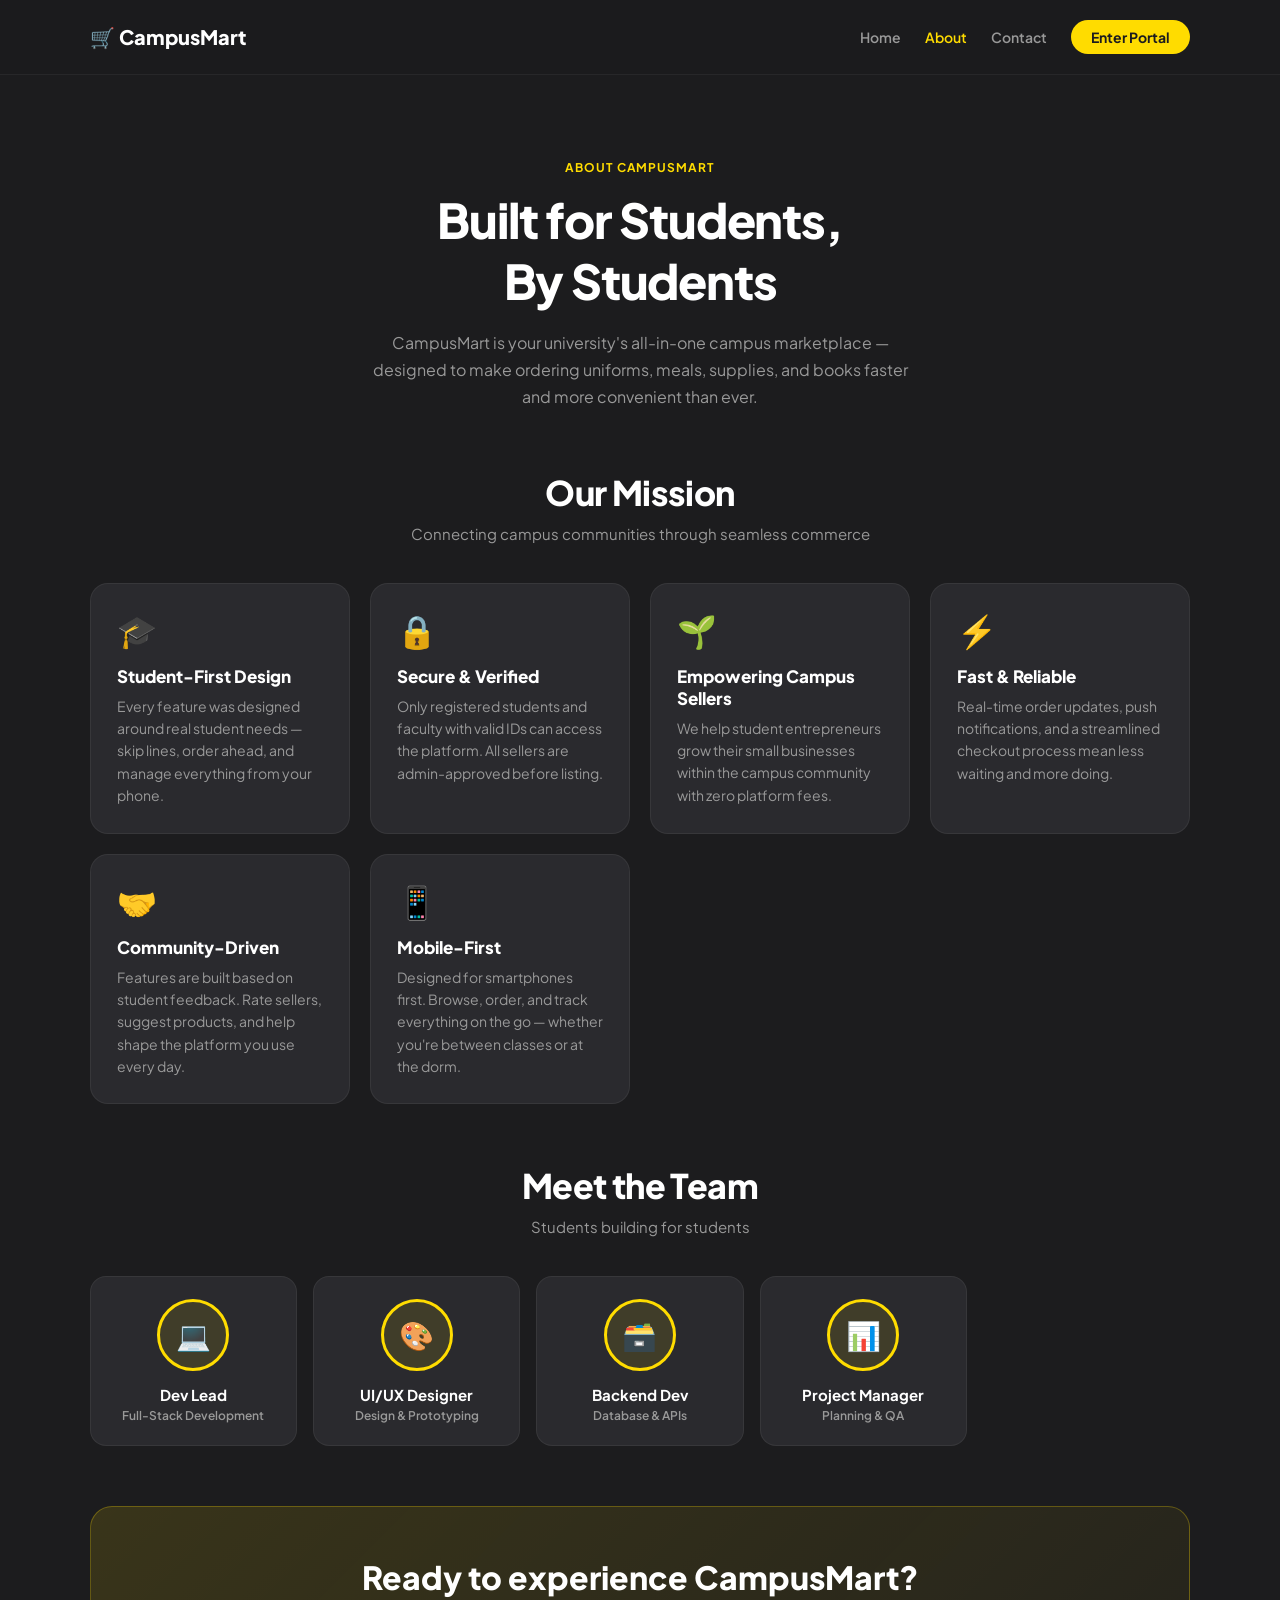
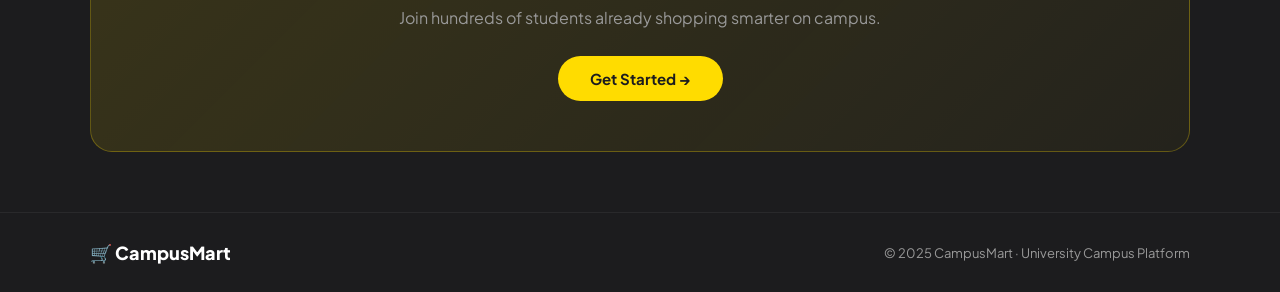
==== about.html @ 2c87ad18 "Initial commit" ====
<!DOCTYPE html>
<html lang="en">
<head>
    <meta charset="UTF-8">
    <meta name="viewport" content="width=device-width, initial-scale=1.0">
    <title>CampusMart | About</title>
    <style>
        @import url('https://fonts.googleapis.com/css2?family=Plus+Jakarta+Sans:wght@400;500;600;700;800&family=Caveat:wght@700&display=swap');
        :root { --primary:#FFDC00; --bg:#1c1c1e; --card:#2a2a2e; --text:#FFFFFF; --muted:#999999; --border:rgba(255,220,0,0.2); }
        * { margin:0; padding:0; box-sizing:border-box; font-family:'Plus Jakarta Sans',sans-serif; }
        body { background:var(--bg); color:var(--text); min-height:100vh; }
        .navbar { background:rgba(28,28,30,0.92); backdrop-filter:blur(12px); padding:20px 7%; display:flex; justify-content:space-between; align-items:center; position:sticky; top:0; z-index:100; border-bottom:1px solid rgba(255,255,255,0.05); }
        .logo { font-size:20px; font-weight:800; color:white; text-decoration:none; display:flex; align-items:center; gap:8px; }
        .nav-links { display:flex; gap:24px; align-items:center; }
        .nav-links a { color:var(--muted); text-decoration:none; font-size:14px; font-weight:600; transition:color 0.2s; }
        .nav-links a:hover, .nav-links a.active { color:var(--primary); }
        .nav-links .btn-portal { background:var(--primary); color:#1c1c1e; padding:8px 20px; border-radius:20px; font-weight:700; }
        .hero { padding:80px 7% 60px; text-align:center; }
        .tag { display:inline-block; font-size:12px; font-weight:700; color:var(--primary); letter-spacing:0.08em; text-transform:uppercase; margin-bottom:14px; }
        .hero h1 { font-size:48px; font-weight:800; letter-spacing:-1.2px; margin-bottom:18px; }
        .hero p { font-size:16px; color:var(--muted); line-height:1.7; max-width:560px; margin:0 auto; }
        .section { padding:60px 7%; }
        .grid-3 { display:grid; grid-template-columns:repeat(auto-fit,minmax(250px,1fr)); gap:20px; }
        .value-card { background:var(--card); border:1px solid rgba(255,255,255,0.06); border-radius:18px; padding:26px; }
        .vc-icon { font-size:32px; margin-bottom:14px; }
        .vc-title { font-size:17px; font-weight:800; margin-bottom:8px; }
        .vc-text { font-size:14px; color:var(--muted); line-height:1.6; }
        .team-grid { display:grid; grid-template-columns:repeat(auto-fill,minmax(180px,1fr)); gap:16px; }
        .team-card { background:var(--card); border:1px solid rgba(255,255,255,0.06); border-radius:16px; padding:22px; text-align:center; }
        .team-av { width:72px; height:72px; border-radius:50%; margin:0 auto 14px; border:3px solid var(--primary); display:flex; align-items:center; justify-content:center; font-size:28px; background:rgba(255,220,0,0.1); }
        .team-name { font-size:15px; font-weight:700; margin-bottom:4px; }
        .team-role { font-size:12px; color:var(--muted); font-weight:600; }
        .section-head { text-align:center; margin-bottom:40px; }
        .section-head h2 { font-size:34px; font-weight:800; letter-spacing:-0.6px; }
        .section-head p { color:var(--muted); margin-top:10px; font-size:15px; }
        .cta { margin:0 7% 60px; background:linear-gradient(135deg,rgba(255,220,0,0.13),rgba(255,220,0,0.04)); border:1px solid rgba(255,220,0,0.28); border-radius:22px; padding:50px; text-align:center; }
        .cta h2 { font-size:32px; font-weight:800; margin-bottom:10px; }
        .cta p { color:var(--muted); margin-bottom:28px; }
        .btn { padding:13px 32px; border-radius:28px; font-size:15px; font-weight:700; text-decoration:none; display:inline-block; transition:0.2s; }
        .btn-y { background:var(--primary); color:#1c1c1e; }
        .btn-y:hover { background:#E0C200; transform:translateY(-2px); }
        footer { padding:28px 7%; border-top:1px solid rgba(255,255,255,0.06); display:flex; justify-content:space-between; align-items:center; flex-wrap:wrap; gap:12px; }
        footer p { font-size:13px; color:var(--muted); }
    </style>
</head>
<body>
<nav class="navbar">
    <a href="index.html" class="logo">🛒 CampusMart</a>
    <div class="nav-links">
        <a href="index.html">Home</a>
        <a href="about.html" class="active">About</a>
        <a href="contact.html">Contact</a>
        <a href="login.html" class="btn-portal">Enter Portal</a>
    </div>
</nav>

<section class="hero">
    <div class="tag">About CampusMart</div>
    <h1>Built for Students,<br>By Students</h1>
    <p>CampusMart is your university's all-in-one campus marketplace — designed to make ordering uniforms, meals, supplies, and books faster and more convenient than ever.</p>
</section>

<section class="section" style="padding-top:0">
    <div class="section-head"><h2>Our Mission</h2><p>Connecting campus communities through seamless commerce</p></div>
    <div class="grid-3">
        <div class="value-card"><div class="vc-icon">🎓</div><div class="vc-title">Student-First Design</div><p class="vc-text">Every feature was designed around real student needs — skip lines, order ahead, and manage everything from your phone.</p></div>
        <div class="value-card"><div class="vc-icon">🔒</div><div class="vc-title">Secure & Verified</div><p class="vc-text">Only registered students and faculty with valid IDs can access the platform. All sellers are admin-approved before listing.</p></div>
        <div class="value-card"><div class="vc-icon">🌱</div><div class="vc-title">Empowering Campus Sellers</div><p class="vc-text">We help student entrepreneurs grow their small businesses within the campus community with zero platform fees.</p></div>
        <div class="value-card"><div class="vc-icon">⚡</div><div class="vc-title">Fast & Reliable</div><p class="vc-text">Real-time order updates, push notifications, and a streamlined checkout process mean less waiting and more doing.</p></div>
        <div class="value-card"><div class="vc-icon">🤝</div><div class="vc-title">Community-Driven</div><p class="vc-text">Features are built based on student feedback. Rate sellers, suggest products, and help shape the platform you use every day.</p></div>
        <div class="value-card"><div class="vc-icon">📱</div><div class="vc-title">Mobile-First</div><p class="vc-text">Designed for smartphones first. Browse, order, and track everything on the go — whether you're between classes or at the dorm.</p></div>
    </div>
</section>

<section class="section" style="padding-top:0">
    <div class="section-head"><h2>Meet the Team</h2><p>Students building for students</p></div>
    <div class="team-grid">
        <div class="team-card"><div class="team-av">💻</div><div class="team-name">Dev Lead</div><div class="team-role">Full-Stack Development</div></div>
        <div class="team-card"><div class="team-av">🎨</div><div class="team-name">UI/UX Designer</div><div class="team-role">Design & Prototyping</div></div>
        <div class="team-card"><div class="team-av">🗃️</div><div class="team-name">Backend Dev</div><div class="team-role">Database & APIs</div></div>
        <div class="team-card"><div class="team-av">📊</div><div class="team-name">Project Manager</div><div class="team-role">Planning & QA</div></div>
    </div>
</section>

<div class="cta">
    <h2>Ready to experience CampusMart?</h2>
    <p>Join hundreds of students already shopping smarter on campus.</p>
    <a href="login.html" class="btn btn-y">Get Started →</a>
</div>

<footer>
    <a href="index.html" style="font-size:18px;font-weight:800;color:white;text-decoration:none">🛒 CampusMart</a>
    <p>© 2025 CampusMart · University Campus Platform</p>
</footer>
</body>
</html>
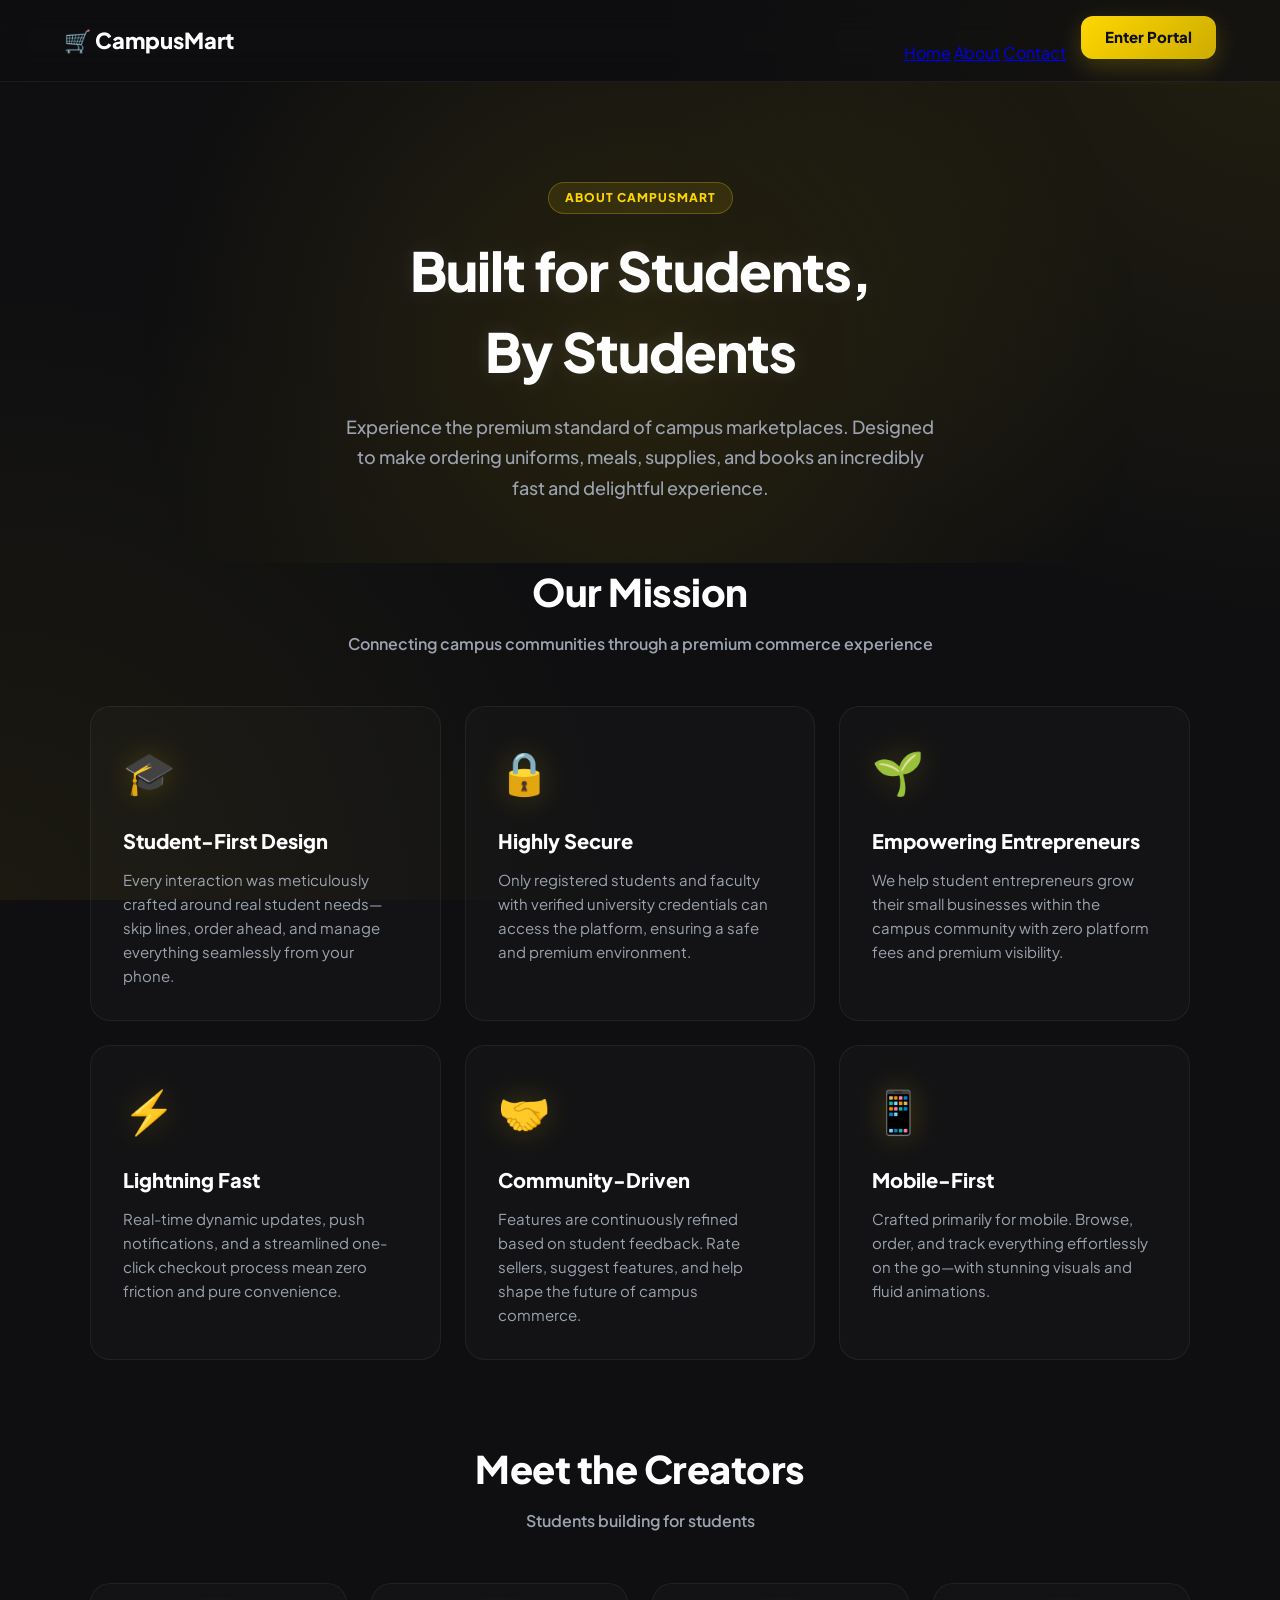
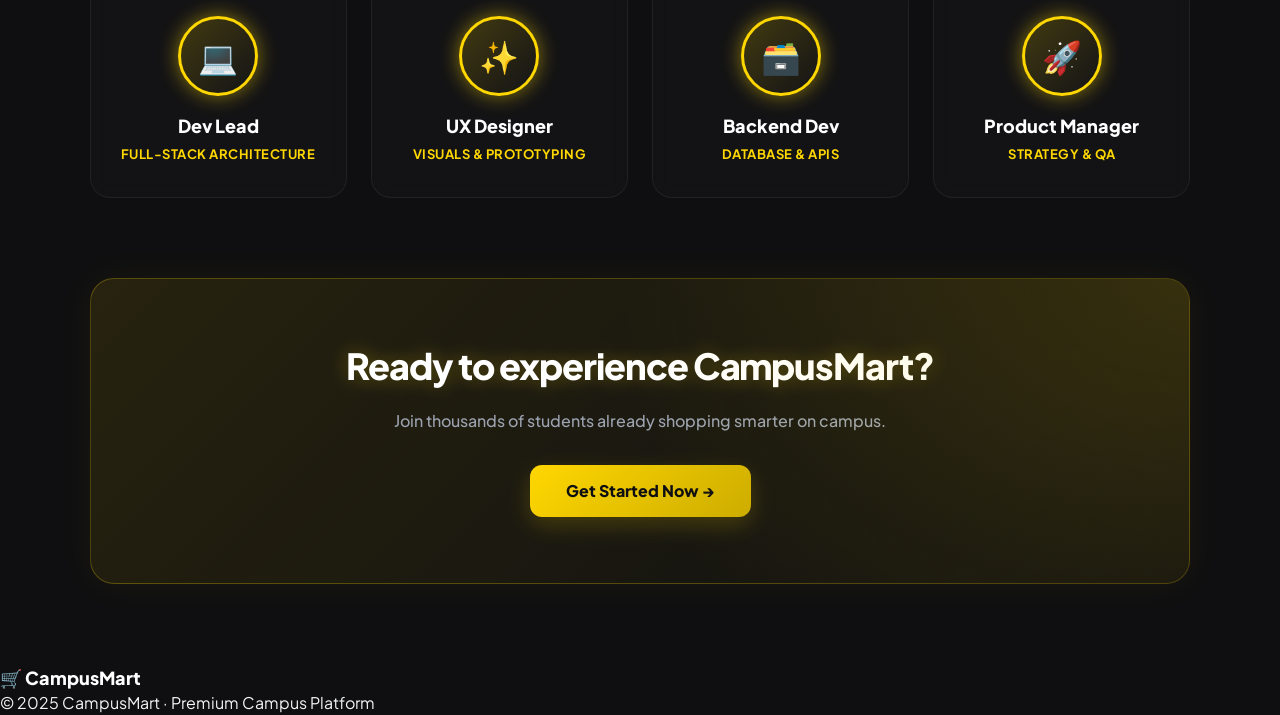
==== commit 1e685bab: "no seller,admin manage everything" ====
--- a/about.html
+++ b/about.html
@@ -4,93 +4,94 @@
     <meta charset="UTF-8">
     <meta name="viewport" content="width=device-width, initial-scale=1.0">
     <title>CampusMart | About</title>
+    <link rel="stylesheet" href="globals.css">
     <style>
-        @import url('https://fonts.googleapis.com/css2?family=Plus+Jakarta+Sans:wght@400;500;600;700;800&family=Caveat:wght@700&display=swap');
-        :root { --primary:#FFDC00; --bg:#1c1c1e; --card:#2a2a2e; --text:#FFFFFF; --muted:#999999; --border:rgba(255,220,0,0.2); }
-        * { margin:0; padding:0; box-sizing:border-box; font-family:'Plus Jakarta Sans',sans-serif; }
-        body { background:var(--bg); color:var(--text); min-height:100vh; }
-        .navbar { background:rgba(28,28,30,0.92); backdrop-filter:blur(12px); padding:20px 7%; display:flex; justify-content:space-between; align-items:center; position:sticky; top:0; z-index:100; border-bottom:1px solid rgba(255,255,255,0.05); }
-        .logo { font-size:20px; font-weight:800; color:white; text-decoration:none; display:flex; align-items:center; gap:8px; }
-        .nav-links { display:flex; gap:24px; align-items:center; }
-        .nav-links a { color:var(--muted); text-decoration:none; font-size:14px; font-weight:600; transition:color 0.2s; }
-        .nav-links a:hover, .nav-links a.active { color:var(--primary); }
-        .nav-links .btn-portal { background:var(--primary); color:#1c1c1e; padding:8px 20px; border-radius:20px; font-weight:700; }
-        .hero { padding:80px 7% 60px; text-align:center; }
-        .tag { display:inline-block; font-size:12px; font-weight:700; color:var(--primary); letter-spacing:0.08em; text-transform:uppercase; margin-bottom:14px; }
-        .hero h1 { font-size:48px; font-weight:800; letter-spacing:-1.2px; margin-bottom:18px; }
-        .hero p { font-size:16px; color:var(--muted); line-height:1.7; max-width:560px; margin:0 auto; }
-        .section { padding:60px 7%; }
-        .grid-3 { display:grid; grid-template-columns:repeat(auto-fit,minmax(250px,1fr)); gap:20px; }
-        .value-card { background:var(--card); border:1px solid rgba(255,255,255,0.06); border-radius:18px; padding:26px; }
-        .vc-icon { font-size:32px; margin-bottom:14px; }
-        .vc-title { font-size:17px; font-weight:800; margin-bottom:8px; }
-        .vc-text { font-size:14px; color:var(--muted); line-height:1.6; }
-        .team-grid { display:grid; grid-template-columns:repeat(auto-fill,minmax(180px,1fr)); gap:16px; }
-        .team-card { background:var(--card); border:1px solid rgba(255,255,255,0.06); border-radius:16px; padding:22px; text-align:center; }
-        .team-av { width:72px; height:72px; border-radius:50%; margin:0 auto 14px; border:3px solid var(--primary); display:flex; align-items:center; justify-content:center; font-size:28px; background:rgba(255,220,0,0.1); }
-        .team-name { font-size:15px; font-weight:700; margin-bottom:4px; }
-        .team-role { font-size:12px; color:var(--muted); font-weight:600; }
-        .section-head { text-align:center; margin-bottom:40px; }
-        .section-head h2 { font-size:34px; font-weight:800; letter-spacing:-0.6px; }
-        .section-head p { color:var(--muted); margin-top:10px; font-size:15px; }
-        .cta { margin:0 7% 60px; background:linear-gradient(135deg,rgba(255,220,0,0.13),rgba(255,220,0,0.04)); border:1px solid rgba(255,220,0,0.28); border-radius:22px; padding:50px; text-align:center; }
-        .cta h2 { font-size:32px; font-weight:800; margin-bottom:10px; }
-        .cta p { color:var(--muted); margin-bottom:28px; }
-        .btn { padding:13px 32px; border-radius:28px; font-size:15px; font-weight:700; text-decoration:none; display:inline-block; transition:0.2s; }
-        .btn-y { background:var(--primary); color:#1c1c1e; }
-        .btn-y:hover { background:#E0C200; transform:translateY(-2px); }
-        footer { padding:28px 7%; border-top:1px solid rgba(255,255,255,0.06); display:flex; justify-content:space-between; align-items:center; flex-wrap:wrap; gap:12px; }
-        footer p { font-size:13px; color:var(--muted); }
+        .hero { padding:100px 7% 60px; text-align:center; position:relative; overflow:hidden; }
+        .hero::before { content:''; position:absolute; top:-50%; left:50%; transform:translateX(-50%); width:80vw; height:80vw; background:radial-gradient(circle, rgba(255,215,0,0.1) 0%, transparent 70%); pointer-events:none; z-index:-1; }
+        .tag { display:inline-block; font-size:12px; font-weight:800; color:var(--primary); letter-spacing:1px; text-transform:uppercase; margin-bottom:16px; background:rgba(255,215,0,0.1); padding:6px 16px; border-radius:20px; border:1px solid var(--border-accent); }
+        .hero h1 { font-size:54px; font-weight:800; letter-spacing:-1px; margin-bottom:20px; text-shadow:0 0 20px rgba(255,255,255,0.1); }
+        .hero p { font-size:18px; color:var(--text-muted); line-height:1.7; max-width:600px; margin:0 auto; font-weight:500; }
+        
+        .section { padding:80px 7%; }
+        .grid-3 { display:grid; grid-template-columns:repeat(auto-fit,minmax(300px,1fr)); gap:24px; }
+        .value-card { padding:32px; display:flex; flex-direction:column; gap:12px; transition:0.3s; }
+        .value-card:hover { transform:translateY(-5px); border-color:var(--primary); box-shadow:0 10px 30px rgba(255,215,0,0.1); }
+        .vc-icon { font-size:42px; margin-bottom:12px; filter:drop-shadow(0 0 15px rgba(255,215,0,0.2)); }
+        .vc-title { font-size:20px; font-weight:800; color:white; }
+        .vc-text { font-size:15px; color:var(--text-muted); line-height:1.6; }
+        
+        .team-grid { display:grid; grid-template-columns:repeat(auto-fill,minmax(220px,1fr)); gap:24px; }
+        .team-card { padding:32px 24px; text-align:center; display:flex; flex-direction:column; align-items:center; transition:0.3s; }
+        .team-card:hover { transform:translateY(-5px); border-color:var(--primary); }
+        .team-av { width:80px; height:80px; border-radius:50%; margin:0 auto 16px; border:3px solid var(--primary); display:flex; align-items:center; justify-content:center; font-size:32px; background:linear-gradient(135deg, rgba(255,215,0,0.2), transparent); box-shadow:0 0 20px var(--primary-glow); }
+        .team-name { font-size:18px; font-weight:800; margin-bottom:6px; color:white; }
+        .team-role { font-size:13px; color:var(--primary); font-weight:700; text-transform:uppercase; letter-spacing:0.5px; }
+        
+        .section-head { text-align:center; margin-bottom:50px; }
+        .section-head h2 { font-size:38px; font-weight:800; letter-spacing:-0.5px; color:white; }
+        .section-head p { color:var(--text-muted); margin-top:12px; font-size:16px; font-weight:600; }
+        
+        .cta { margin:0 7% 80px; background:linear-gradient(135deg, rgba(255,215,0,0.1), transparent); border:1px solid var(--border-accent); border-radius:24px; padding:60px 40px; text-align:center; box-shadow:0 0 40px rgba(255,215,0,0.05); position:relative; overflow:hidden; }
+        .cta::after { content:''; position:absolute; top:0; left:0; width:100%; height:100%; background:radial-gradient(circle at top right, rgba(255,215,0,0.15) 0%, transparent 50%); pointer-events:none; }
+        .cta h2 { font-size:36px; font-weight:800; margin-bottom:16px; color:white; text-shadow:0 0 20px rgba(255,215,0,0.3); }
+        .cta p { color:var(--text-muted); margin-bottom:32px; font-size:16px; font-weight:500; }
+        
+        @media(max-width:768px) {
+            .hero h1 { font-size:42px; }
+            .grid-3 { grid-template-columns:1fr; }
+            .section { padding:60px 5%; }
+            .cta { margin:0 5% 60px; padding:40px 20px; }
+        }
     </style>
 </head>
 <body>
-<nav class="navbar">
-    <a href="index.html" class="logo">🛒 CampusMart</a>
+<nav class="navbar-global">
+    <a href="index.html" class="navbar-brand">🛒 CampusMart</a>
     <div class="nav-links">
         <a href="index.html">Home</a>
         <a href="about.html" class="active">About</a>
         <a href="contact.html">Contact</a>
-        <a href="login.html" class="btn-portal">Enter Portal</a>
+        <a href="login.html" class="btn-primary" style="padding:10px 24px; margin-left:12px;">Enter Portal</a>
     </div>
 </nav>
 
-<section class="hero">
+<section class="hero animate-fade-in">
     <div class="tag">About CampusMart</div>
     <h1>Built for Students,<br>By Students</h1>
-    <p>CampusMart is your university's all-in-one campus marketplace — designed to make ordering uniforms, meals, supplies, and books faster and more convenient than ever.</p>
+    <p>Experience the premium standard of campus marketplaces. Designed to make ordering uniforms, meals, supplies, and books an incredibly fast and delightful experience.</p>
 </section>
 
 <section class="section" style="padding-top:0">
-    <div class="section-head"><h2>Our Mission</h2><p>Connecting campus communities through seamless commerce</p></div>
-    <div class="grid-3">
-        <div class="value-card"><div class="vc-icon">🎓</div><div class="vc-title">Student-First Design</div><p class="vc-text">Every feature was designed around real student needs — skip lines, order ahead, and manage everything from your phone.</p></div>
-        <div class="value-card"><div class="vc-icon">🔒</div><div class="vc-title">Secure & Verified</div><p class="vc-text">Only registered students and faculty with valid IDs can access the platform. All sellers are admin-approved before listing.</p></div>
-        <div class="value-card"><div class="vc-icon">🌱</div><div class="vc-title">Empowering Campus Sellers</div><p class="vc-text">We help student entrepreneurs grow their small businesses within the campus community with zero platform fees.</p></div>
-        <div class="value-card"><div class="vc-icon">⚡</div><div class="vc-title">Fast & Reliable</div><p class="vc-text">Real-time order updates, push notifications, and a streamlined checkout process mean less waiting and more doing.</p></div>
-        <div class="value-card"><div class="vc-icon">🤝</div><div class="vc-title">Community-Driven</div><p class="vc-text">Features are built based on student feedback. Rate sellers, suggest products, and help shape the platform you use every day.</p></div>
-        <div class="value-card"><div class="vc-icon">📱</div><div class="vc-title">Mobile-First</div><p class="vc-text">Designed for smartphones first. Browse, order, and track everything on the go — whether you're between classes or at the dorm.</p></div>
+    <div class="section-head animate-fade-in delay-1"><h2>Our Mission</h2><p>Connecting campus communities through a premium commerce experience</p></div>
+    <div class="grid-3 animate-fade-in delay-2">
+        <div class="glass-card value-card"><div class="vc-icon">🎓</div><div class="vc-title">Student-First Design</div><p class="vc-text">Every interaction was meticulously crafted around real student needs—skip lines, order ahead, and manage everything seamlessly from your phone.</p></div>
+        <div class="glass-card value-card"><div class="vc-icon">🔒</div><div class="vc-title">Highly Secure</div><p class="vc-text">Only registered students and faculty with verified university credentials can access the platform, ensuring a safe and premium environment.</p></div>
+        <div class="glass-card value-card"><div class="vc-icon">🌱</div><div class="vc-title">Empowering Entrepreneurs</div><p class="vc-text">We help student entrepreneurs grow their small businesses within the campus community with zero platform fees and premium visibility.</p></div>
+        <div class="glass-card value-card"><div class="vc-icon">⚡</div><div class="vc-title">Lightning Fast</div><p class="vc-text">Real-time dynamic updates, push notifications, and a streamlined one-click checkout process mean zero friction and pure convenience.</p></div>
+        <div class="glass-card value-card"><div class="vc-icon">🤝</div><div class="vc-title">Community-Driven</div><p class="vc-text">Features are continuously refined based on student feedback. Rate sellers, suggest features, and help shape the future of campus commerce.</p></div>
+        <div class="glass-card value-card"><div class="vc-icon">📱</div><div class="vc-title">Mobile-First</div><p class="vc-text">Crafted primarily for mobile. Browse, order, and track everything effortlessly on the go—with stunning visuals and fluid animations.</p></div>
     </div>
 </section>
 
 <section class="section" style="padding-top:0">
-    <div class="section-head"><h2>Meet the Team</h2><p>Students building for students</p></div>
+    <div class="section-head"><h2>Meet the Creators</h2><p>Students building for students</p></div>
     <div class="team-grid">
-        <div class="team-card"><div class="team-av">💻</div><div class="team-name">Dev Lead</div><div class="team-role">Full-Stack Development</div></div>
-        <div class="team-card"><div class="team-av">🎨</div><div class="team-name">UI/UX Designer</div><div class="team-role">Design & Prototyping</div></div>
-        <div class="team-card"><div class="team-av">🗃️</div><div class="team-name">Backend Dev</div><div class="team-role">Database & APIs</div></div>
-        <div class="team-card"><div class="team-av">📊</div><div class="team-name">Project Manager</div><div class="team-role">Planning & QA</div></div>
+        <div class="glass-card team-card"><div class="team-av">💻</div><div class="team-name">Dev Lead</div><div class="team-role">Full-Stack Architecture</div></div>
+        <div class="glass-card team-card"><div class="team-av">✨</div><div class="team-name">UX Designer</div><div class="team-role">Visuals & Prototyping</div></div>
+        <div class="glass-card team-card"><div class="team-av">🗃️</div><div class="team-name">Backend Dev</div><div class="team-role">Database & APIs</div></div>
+        <div class="glass-card team-card"><div class="team-av">🚀</div><div class="team-name">Product Manager</div><div class="team-role">Strategy & QA</div></div>
     </div>
 </section>
 
 <div class="cta">
     <h2>Ready to experience CampusMart?</h2>
-    <p>Join hundreds of students already shopping smarter on campus.</p>
-    <a href="login.html" class="btn btn-y">Get Started →</a>
+    <p>Join thousands of students already shopping smarter on campus.</p>
+    <a href="login.html" class="btn-primary" style="padding:14px 36px; font-size:16px; display:inline-block;">Get Started Now →</a>
 </div>
 
-<footer>
+<footer class="footer-global">
     <a href="index.html" style="font-size:18px;font-weight:800;color:white;text-decoration:none">🛒 CampusMart</a>
-    <p>© 2025 CampusMart · University Campus Platform</p>
+    <p>© 2025 CampusMart · Premium Campus Platform</p>
 </footer>
 </body>
 </html>
--- a/globals.css
+++ b/globals.css
@@ -0,0 +1,209 @@
+@import url('https://fonts.googleapis.com/css2?family=Plus+Jakarta+Sans:wght@400;500;600;700;800&family=Caveat:wght@700&display=swap');
+
+:root {
+    /* Upgraded Yellow Palette */
+    --primary: #FFD700; /* Rich Gold */
+    --primary-hover: #FFE600;
+    --primary-dark: #ccac00;
+    --primary-glow: rgba(255, 215, 0, 0.5);
+    
+    /* Backgrounds */
+    --bg-base: #0f0f11;
+    --bg-radial: radial-gradient(circle at top right, rgba(255, 215, 0, 0.08), transparent 40%),
+                 radial-gradient(circle at bottom left, rgba(255, 215, 0, 0.05), transparent 40%);
+    --card-bg: rgba(255, 255, 255, 0.02);
+    --card-bg-hover: rgba(255, 255, 255, 0.04);
+    
+    /* Text */
+    --text-main: #F3F4F6;
+    --text-muted: #9CA3AF;
+    
+    /* Borders & Glass */
+    --border-subtle: rgba(255, 255, 255, 0.06);
+    --border-accent: rgba(255, 215, 0, 0.25);
+    --glass-bg: rgba(15, 15, 17, 0.65);
+    --glass-blur: blur(16px);
+    
+    /* Shadows & Animations */
+    --shadow-glow: 0 0 24px var(--primary-glow);
+    --shadow-card: 0 16px 40px rgba(0, 0, 0, 0.6);
+    --transition-smooth: all 0.4s cubic-bezier(0.16, 1, 0.3, 1);
+}
+
+/* Base Styles */
+* {
+    margin: 0;
+    padding: 0;
+    box-sizing: border-box;
+    font-family: 'Plus Jakarta Sans', sans-serif;
+}
+
+body {
+    background-color: var(--bg-base);
+    background-image: var(--bg-radial);
+    background-attachment: fixed;
+    color: var(--text-main);
+    min-height: 100vh;
+    overflow-x: hidden;
+    line-height: 1.5;
+    -webkit-font-smoothing: antialiased;
+}
+
+/* Scrollbar */
+::-webkit-scrollbar { width: 8px; height: 8px; }
+::-webkit-scrollbar-track { background: var(--bg-base); }
+::-webkit-scrollbar-thumb { background: rgba(255, 255, 255, 0.1); border-radius: 10px; }
+::-webkit-scrollbar-thumb:hover { background: var(--primary); }
+
+/* Typography */
+h1, h2, h3, h4, h5, h6 { font-weight: 800; letter-spacing: -0.03em; color: white; }
+.text-accent { color: var(--primary); font-family: 'Caveat', cursive; font-size: 1.5em; font-weight: 700; }
+.text-muted { color: var(--text-muted); }
+
+/* Glassmorphism Utilities */
+.glass-panel {
+    background: var(--glass-bg);
+    backdrop-filter: var(--glass-blur);
+    -webkit-backdrop-filter: var(--glass-blur);
+    border: 1px solid var(--border-subtle);
+    box-shadow: 0 8px 32px rgba(0, 0, 0, 0.4);
+}
+
+.glass-card {
+    background: var(--card-bg);
+    border: 1px solid var(--border-subtle);
+    border-radius: 20px;
+    backdrop-filter: blur(8px);
+    -webkit-backdrop-filter: blur(8px);
+    transition: var(--transition-smooth);
+}
+.glass-card:hover {
+    background: var(--card-bg-hover);
+    border-color: var(--border-accent);
+    transform: translateY(-4px);
+    box-shadow: var(--shadow-card), 0 0 20px rgba(255, 215, 0, 0.1);
+}
+
+/* Global Buttons */
+.btn-primary {
+    background: linear-gradient(135deg, var(--primary), var(--primary-dark));
+    color: #0f0f11;
+    border: none;
+    padding: 12px 28px;
+    border-radius: 12px;
+    font-weight: 800;
+    font-size: 15px;
+    cursor: pointer;
+    transition: var(--transition-smooth);
+    box-shadow: 0 8px 24px rgba(255, 215, 0, 0.2);
+    text-decoration: none;
+    display: inline-block;
+    position: relative;
+    overflow: hidden;
+}
+.btn-primary::after {
+    content: ''; position: absolute; top: 0; left: -100%; width: 100%; height: 100%;
+    background: linear-gradient(90deg, transparent, rgba(255,255,255,0.4), transparent);
+    transition: left 0.5s ease;
+}
+.btn-primary:hover {
+    transform: translateY(-3px) scale(1.02);
+    box-shadow: var(--shadow-glow);
+}
+.btn-primary:hover::after { left: 100%; }
+
+.btn-outline {
+    background: rgba(255, 255, 255, 0.03);
+    color: white;
+    border: 1px solid var(--border-subtle);
+    padding: 12px 28px;
+    border-radius: 12px;
+    font-weight: 700;
+    font-size: 15px;
+    cursor: pointer;
+    transition: var(--transition-smooth);
+    text-decoration: none;
+    display: inline-block;
+}
+.btn-outline:hover {
+    background: rgba(255, 255, 255, 0.08);
+    border-color: white;
+    transform: translateY(-3px);
+}
+
+/* Global Inputs */
+.input-glass {
+    width: 100%;
+    padding: 14px 18px;
+    background: rgba(0, 0, 0, 0.3);
+    border: 1px solid var(--border-subtle);
+    border-radius: 12px;
+    color: white;
+    font-size: 14.5px;
+    outline: none;
+    transition: var(--transition-smooth);
+    font-family: inherit;
+}
+.input-glass::placeholder { color: rgba(156, 163, 175, 0.6); }
+.input-glass:focus {
+    border-color: var(--primary);
+    background: rgba(0, 0, 0, 0.5);
+    box-shadow: 0 0 0 3px rgba(255, 215, 0, 0.15);
+}
+
+/* Animations */
+@keyframes fadeIn { from { opacity: 0; transform: translateY(20px); } to { opacity: 1; transform: translateY(0); } }
+@keyframes float { 0%, 100% { transform: translateY(0); } 50% { transform: translateY(-12px); } }
+@keyframes pulseGlow { 0%, 100% { box-shadow: 0 0 10px rgba(255,215,0,0.2); } 50% { box-shadow: 0 0 25px rgba(255,215,0,0.5); } }
+
+.animate-fade-in { animation: fadeIn 0.8s cubic-bezier(0.16, 1, 0.3, 1) forwards; }
+.animate-float { animation: float 6s ease-in-out infinite; }
+.delay-1 { animation-delay: 0.1s; }
+.delay-2 { animation-delay: 0.2s; }
+.delay-3 { animation-delay: 0.3s; }
+
+/* Global Navigation */
+.navbar-global {
+    display: flex; justify-content: space-between; align-items: center;
+    padding: 16px 5%;
+    position: sticky; top: 0; z-index: 500;
+    background: var(--glass-bg);
+    backdrop-filter: var(--glass-blur);
+    -webkit-backdrop-filter: var(--glass-blur);
+    border-bottom: 1px solid var(--border-subtle);
+}
+.navbar-brand { font-size: 22px; font-weight: 800; color: white; text-decoration: none; display: flex; align-items: center; gap: 8px; }
+.navbar-brand:hover { color: var(--primary); transition: color 0.3s; }
+
+/* Modals */
+.modal-overlay {
+    position: fixed; inset: 0; background: rgba(0, 0, 0, 0.8);
+    backdrop-filter: blur(8px); z-index: 1000;
+    display: none; justify-content: center; align-items: center;
+    opacity: 0; transition: opacity 0.3s;
+}
+.modal-overlay.show { display: flex; opacity: 1; }
+.modal-content {
+    background: var(--bg-base);
+    border: 1px solid var(--border-accent);
+    border-radius: 24px;
+    width: 100%; max-width: 480px;
+    box-shadow: var(--shadow-glow), var(--shadow-card);
+    transform: scale(0.95); transition: transform 0.3s cubic-bezier(0.16, 1, 0.3, 1);
+}
+.modal-overlay.show .modal-content { transform: scale(1); }
+
+/* Toasts */
+.toast-global {
+    position: fixed; bottom: 40px; right: 40px;
+    background: rgba(34, 197, 94, 0.9);
+    backdrop-filter: blur(10px);
+    color: white; padding: 14px 24px;
+    border-radius: 12px; font-weight: 600; font-size: 14.5px;
+    display: flex; align-items: center; gap: 10px;
+    box-shadow: 0 10px 30px rgba(0, 0, 0, 0.5);
+    transform: translateY(100px) scale(0.9); opacity: 0;
+    transition: all 0.4s cubic-bezier(0.16, 1, 0.3, 1);
+    z-index: 2000; border: 1px solid rgba(255,255,255,0.2);
+}
+.toast-global.show { transform: translateY(0) scale(1); opacity: 1; }
